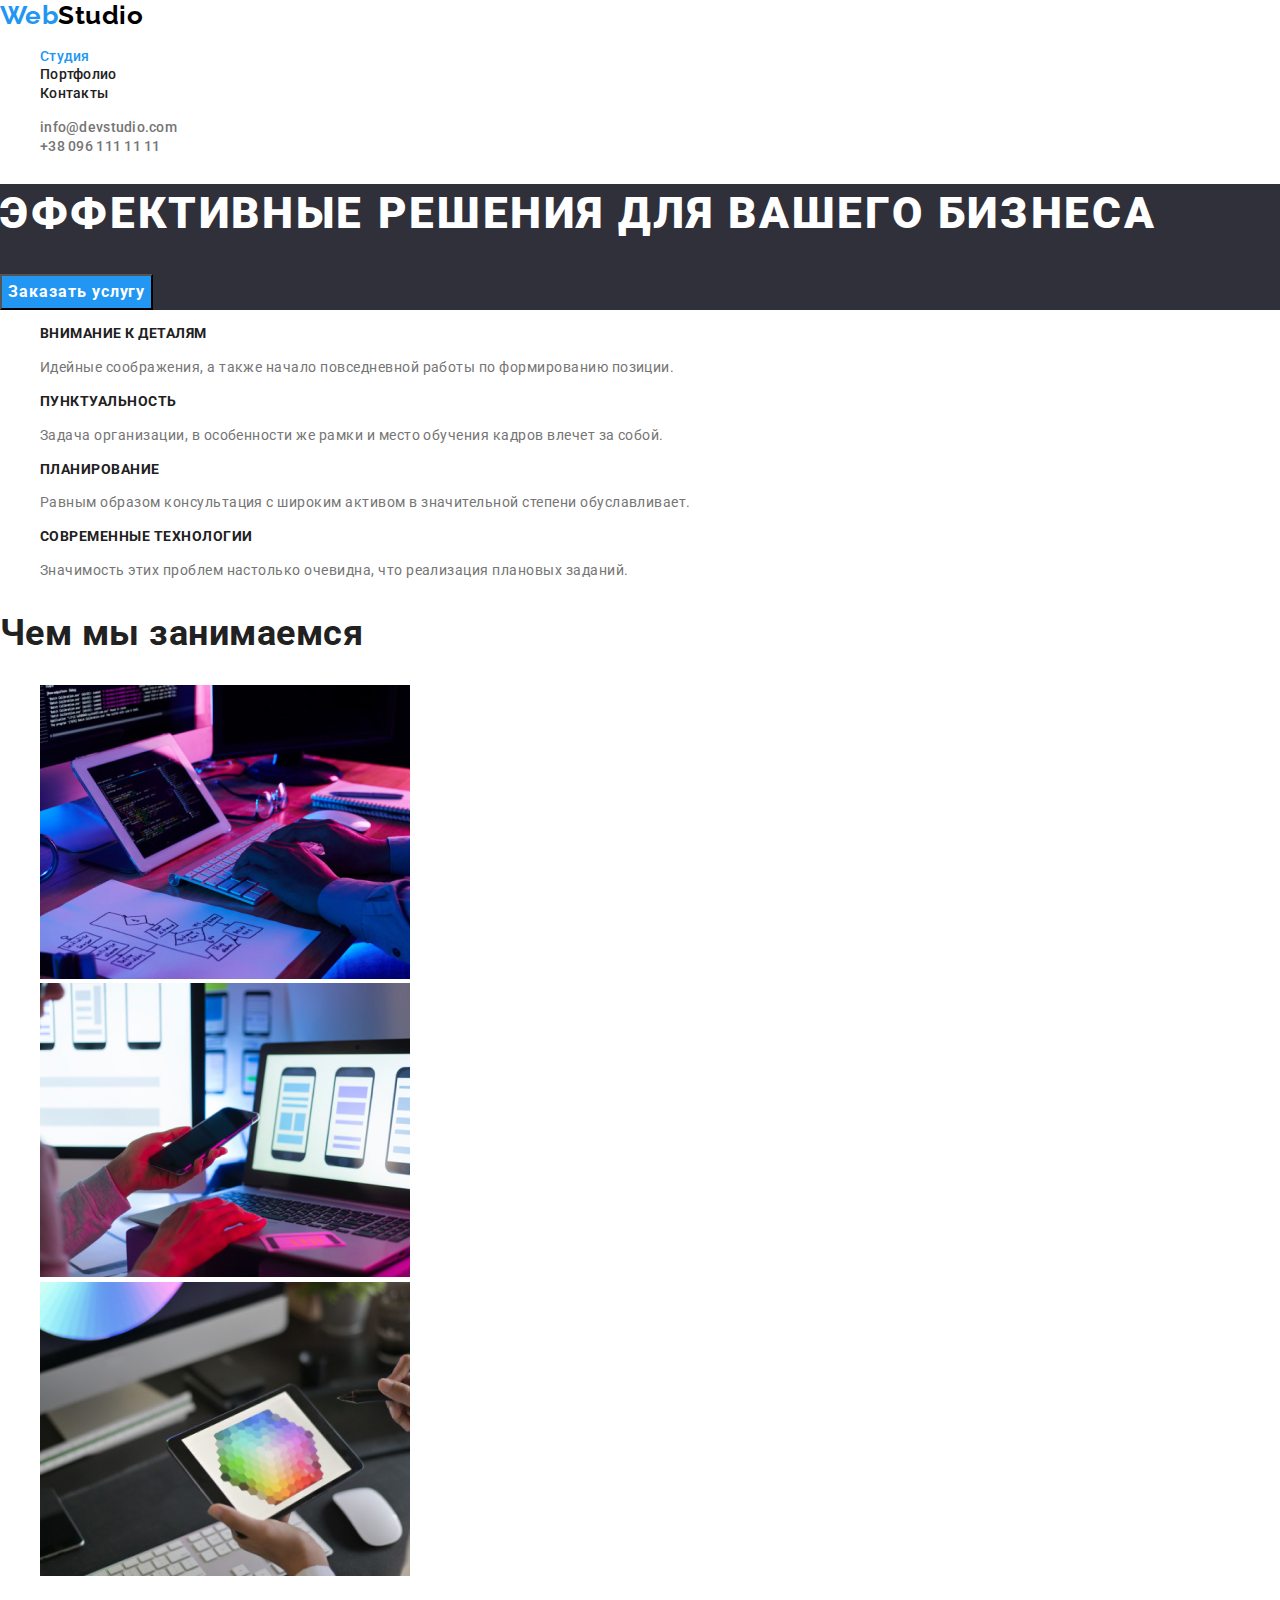
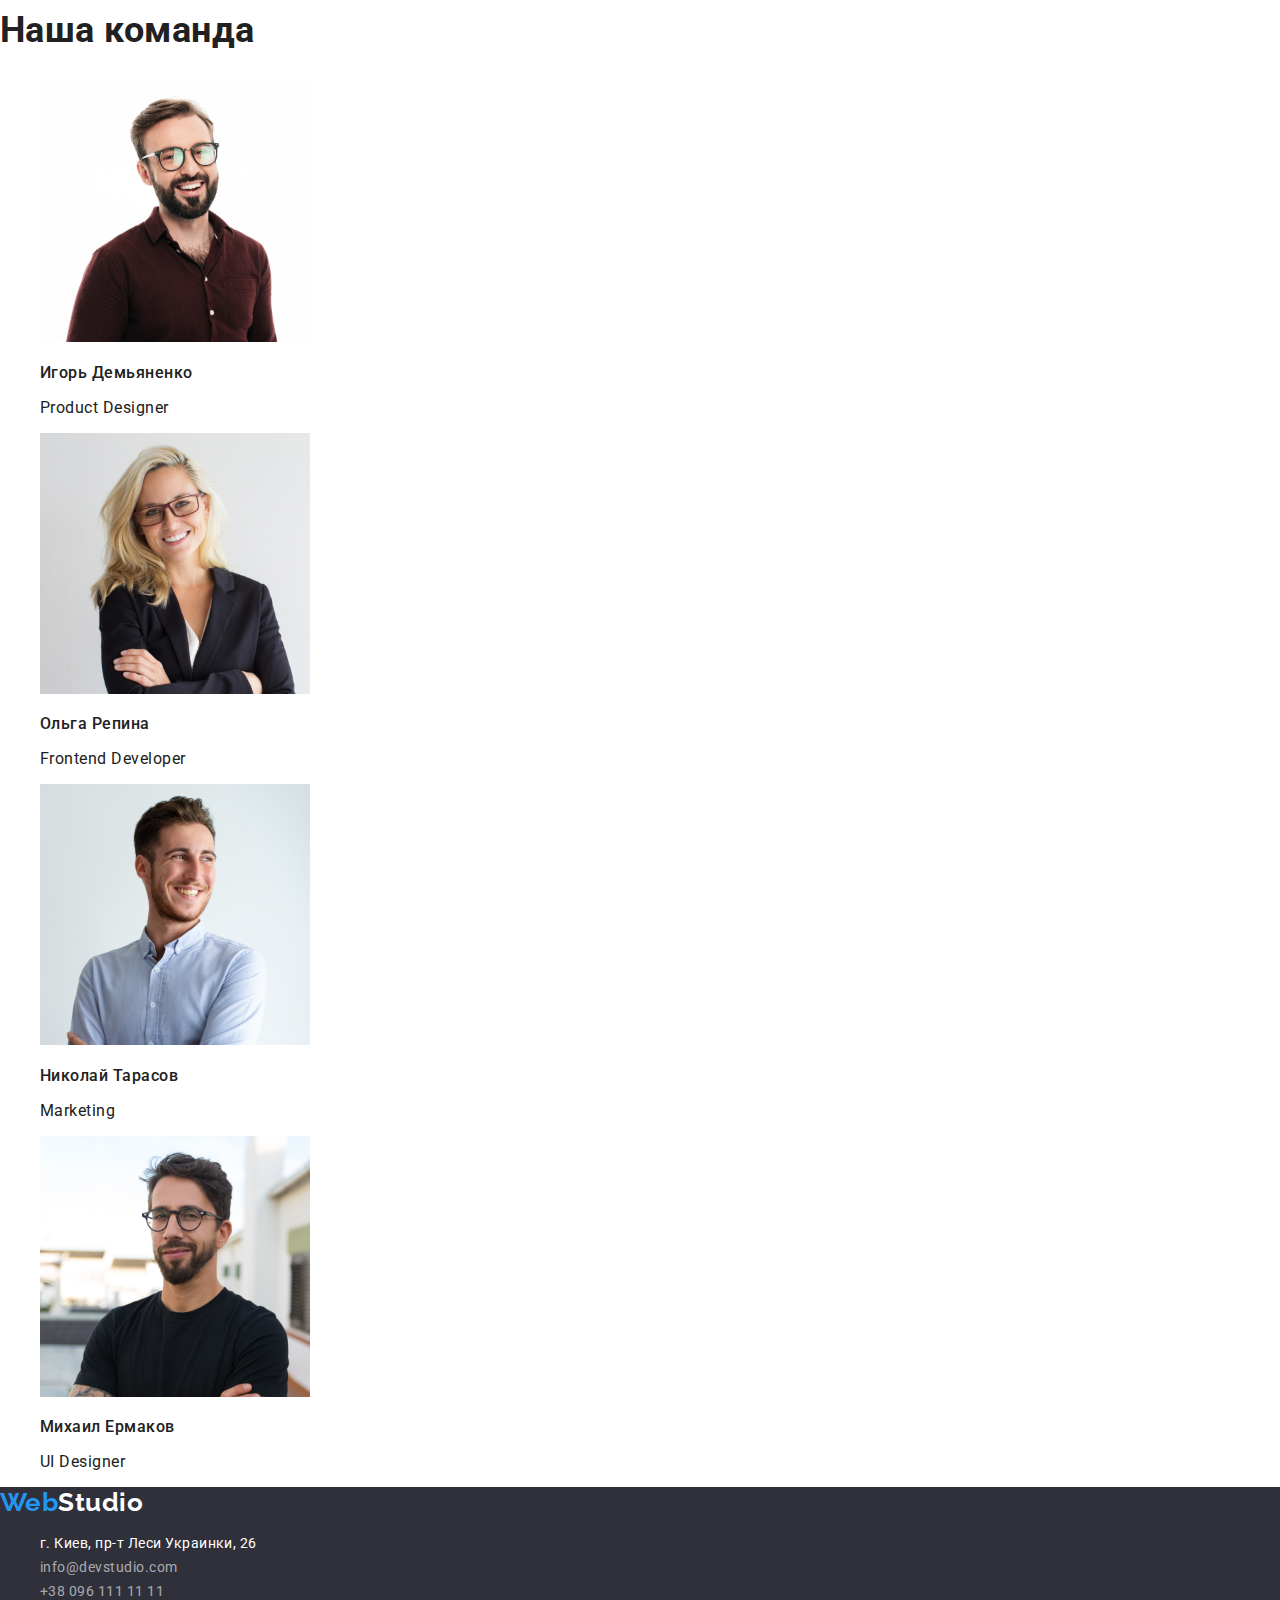
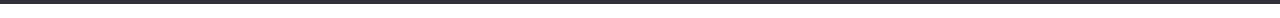
==== index.html @ abcada23 "initial commit adds hw2 materials" ====
<!DOCTYPE html>
<html lang="ru">
  <head>
    <meta charset="UTF-8" />
    <meta name="viewport" content="width=device-width, initial-scale=1.0" />
    <link rel="preconnect" href="https://fonts.gstatic.com">
    <link href="https://fonts.googleapis.com/css2?family=Raleway:wght@700&family=Roboto:wght@400;500;700;900&display=swap" rel="stylesheet"/>
    <link rel="stylesheet" href="https://cdnjs.cloudflare.com/ajax/libs/modern-normalize/1.0.0/modern-normalize.min.css">
    <link rel="stylesheet" href="./css/common.css">
    <link rel="stylesheet" href="./css/main.css">
    <title>Главная</title>
  </head>
  <body>
    <!--Шапка сайта-->
      <header class="header">
        <nav class="site-nav">
          <a class="logo link" href="./index.html" lang="en" aria-label="логотип кампании">Web<span class="header-logo">Studio</span>
          </a>
          <ul class="site-nav list">
            <li>
              <a class="site-nav link current" href="./index.html">Студия</a>
            </li>
            <li>
              <a class="site-nav link" href="./portfolio.html">Портфолио</a>
            </li>
            <li>
              <a class="site-nav link" href="">Контакты</a>
            </li>
          </ul>
        </nav>
        <address>
          <ul class="header-address list">
            <li>
              <a class="header-address link" href="mailto:info@devstudio.com">info@devstudio.com</a>
            </li>
            <li>
              <a class="hader-address link" href="tel:+380961111111">+38 096 111 11 11</a>
            </li>
          </ul>
        </address>
      </header>
      <!--Уникальный контент-->
      <main>
        <!--Герой-->
        <section class="hero">
          <h1 class="hero-title">
            Эффективные решения для вашего бизнеса
          </h1>
          <button class="hero-button" type="button">Заказать услугу</button>
        </section>
        <!--Наши особенности. Логический заголовок h2 потом убрать-->
        <section class="section">
          <h2 class="visually-hidden">Наши особенности</h2>
          <ul class="our-features list">
            <li>
              <h3 class="our-features-headline">
                Внимание к деталям
              </h3>
              <p class="our-features-paragraph">
                Идейные соображения, а также начало повседневной работы по формированию позиции.
              </p>
            </li>
            <li>
              <h3 class="our-features-headline">
                Пунктуальность
              </h3>
              <p class="our-features-paragraph">
                Задача организации, в особенности же рамки и место обучения кадров влечет за собой.
              </p>
            </li>
            <li>
              <h3 class="our-features-headline">
                Планирование
              </h3>
              <p class="our-features-paragraph">
                Равным образом консультация с широким активом в значительной степени обуславливает.
              </p>
            </li>
            <li>
              <h3 class="our-features-headline">
                Современные технологии
              </h3>
              <p class="our-features-paragraph">
                Значимость этих проблем настолько очевидна, что реализация плановых заданий.
              </p>
            </li>
          </ul>
        </section>
        <!--Чем мы занимаеся-->
        <section class="section">
          <h2 class="section-heading">
            Чем мы занимаемся
          </h2>
          <ul class="our-projects list">
            <li class="our-projects-item">
              <img class="our-projects-img" src="./images/what-we-do/what-we-do-1.jpg" alt="человек печатает на клавиатуре" width="370" height="294">
            </li>
            <li class="our-projects-item">
              <img class="our-projects-img" src="./images/what-we-do/what-we-do-2.jpg" alt="человек держит смартфон" width="370" height="294">
            </li>
            <li class="our-projects-item">
              <img class="our-projects-img" src="./images/what-we-do/what-we-do-3.jpg" alt="человек держит планшет" width="370" height="294">
            </li>
          </ul>
        </section>
        <!--Наша команда-->
        <section class="section">
          <h2 class="section-heading">
            Наша команда
          </h2>
          <ul class="our-team list">
            <li class="our-team-item">
              <img class="our-team-img" src="./images/our-team/img.jpg" alt="Первый член команды" width="270" height="261">
              <h3 class="our-team-headline">
                Игорь Демьяненко
              </h3>
              <p class="our-team-paragraph" lang="en">
                Product Designer
              </p>
            </li>
            <li class="our-team-item">
              <img class="our-team-img" src="./images/our-team/img-1.jpg" alt="Второй член команды" width="270" height="261">
              <h3 class="our-team-headline">
                Ольга Репина
              </h3>
              <p class="our-team-paragraph" lang="en">
                Frontend Developer
              </p>
            </li>
            <li class="our-team-item">
              <img class="our-team-img" src="./images/our-team/img-2.jpg" alt="Третий член команды" width="270" height="261">
              <h3 class="our-team-headline">
                Николай Тарасов
              </h3>
              <p class="our-team-paragraph" lang="en">
                Marketing
              </p>
            </li>
            <li class="our-team-item">
              <img class="our-team-img" src="./images/our-team/img-3.jpg" alt="Четвертый член команды" width="270" height="261">
              <h3 class="our-team-headline">
                Михаил Ермаков
              </h3>
              <p class="our-team-paragraph" lang="en">
                UI Designer
              </p>
            </li>
          </ul>
        </section>
      </main>
      <!--Подвал сайта-->
      <footer class="footer">
        <a class="footer logo link" href="./" lang="en" aria-label="логотип кампании">Web<span class="footer-logo">Studio</span>
        </a>
        <address>
          <ul class="footer-address list">
            <li class="footer-address-street">
              <a class="footer-address link" href="https://goo.gl/maps/yxL3MHrEy7Q6VwSg8" target="_blank" rel="noreferrer noopener">г. Киев, пр-т Леси Украинки,
                26</a>
            </li>
            <li class="footer-address-mail">
              <a class="footer-address link" href="mailto:info@devstudio.com">info@devstudio.com</a>
            </li>
            <li class="footer-address-tel">
              <a class="footer-address link" href="tel:+380961111111">+38 096 111 11 11</a>
            </li>
          </ul>
        </address>
      </footer>
  </body>
</html>
---- css/common.css ----
/* primary background colour #FFFFFF
secondary background colour (our team section) #F5F4FA
hero and footer background colour #2F303A
accent #2196F3
logo black colour #000000
primary black colour #212121
secondary black colour (grey header and paragraphs) #757575
primary white colour #FFFFFF
footer white colour rgba(255, 255, 255, 0.6) */

:root {
  --primary-black-color: #212121;
  --secondary-black-color: #757575;
  --primary-white-color: #ffffff;
  --secondary-background-color: #f5f4fa;
  --hero-and-footer-background-color: #2f303a;
  --accent-color: #2196f3;
}

/* body */
body {
  background-color: var(--primary-white-color);
  color: var(--primary-black-color);
  font-family: Roboto, sans-serif;
  letter-spacing: 0.03em;
}

/* ul */
.list {
  list-style: none;
}

/* a */
.link {
  text-decoration: none;
  font-style: normal;
}

/* site-nav */
.site-nav.list .link {
  color: var(--primary-black-color);
  font-weight: 500;
  font-size: 14px;
  line-height: 1.14;
  letter-spacing: 0.02em;
}
.site-nav.list .link:hover,
.site-nav.list .link:focus {
  color: var(--accent-color);
}
.site-nav.list .link.current {
  color: var(--accent-color);
}

/* logo, header and footer logo */
.logo {
  font-family: Raleway, sans-serif;
  font-weight: 700;
  font-size: 26px;
  line-height: 1.19;
}
.site-nav > .link {
  color: var(--accent-color);
}
.header-logo {
  color: #000000;
}
/* footer logo */
.footer-logo {
  color: var(--primary-white-color);
}

/* header-address list */
.header-address .link {
  color: var(--secondary-black-color);
  font-weight: 500;
  font-size: 14px;
  line-height: 1.14;
  letter-spacing: 0.02em;
}
.header-address .link:hover,
.header-address .link:focus {
  color: var(--accent-color);
}

/* footer. footer background is temporarily set */
footer {
  background-color: var(--hero-and-footer-background-color);
}
.footer .footer.link {
  color: var(--accent-color);
}
.footer-address-street .footer-address.link {
  color: var(--primary-white-color);
}
.footer-address.link {
  color: rgba(255, 255, 255, 0.6);
}
.footer-address.link:hover {
  color: var(--accent-color);
}
.footer-address.list {
  font-size: 14px;
  line-height: 1.71;
}

/* visually hidden */
.visually-hidden {
  position: absolute;
  width: 1px;
  height: 1px;
  margin: -1px;
  border: 0;
  padding: 0;
  white-space: nowrap;
  clip-path: inset(100%);
  clip: rect(0 0 0 0);
  overflow: hidden;
}

/* button */
button {
  letter-spacing: 0.03em;
}
---- css/main.css ----
/* pallete the same. 
Do not forget about our-team section background color - secondary background-color #F5F4FA */

/* :root {
  --primary-black-color: #212121;
  --secondary-black-color: #757575;
  --primary-white-color: #ffffff;
  --secondary-background-color: #f5f4fa;
  --hero-and-footer-background-color: #2f303a;
  --accent-color: #2196f3;
} */

/* hero. background is temporarily set */
.hero {
  background-color: var(--hero-and-footer-background-color);
}
.hero-title {
  color: var(--primary-white-color);
  font-weight: 900;
  font-size: 44px;
  line-height: 1.36;
  letter-spacing: 0.06em;
  text-transform: uppercase;
}

/* hero-button */
.hero-button {
  background-color: var(--accent-color);
  color: var(--primary-white-color);
  font-family: Roboto;
  font-style: normal;
  font-weight: 700;
  font-size: 16px;
  line-height: 1.88;
  letter-spacing: 0.06em;
}
/* our-features section headline */
.our-features-headline {
  font-weight: 700;
  font-size: 14px;
  line-height: 1.14;
  text-transform: uppercase;
}

/* our-features section paragraph */
.our-features-paragraph {
  color: var(--secondary-black-color);
  font-size: 14px;
  line-height: 1.71;
}
/* our-team section paragraph */
.our-team-paragraph {
  font-size: 16px;
  line-height: 1.19;
}
/* our-projects and our-team section heading */
.section-heading {
  font-weight: 700;
  font-size: 36px;
  line-height: 1.16;
}

/* our-team-headline */
.our-team-headline {
  font-weight: 500;
  font-size: 16px;
  line-height: 1.19;
}
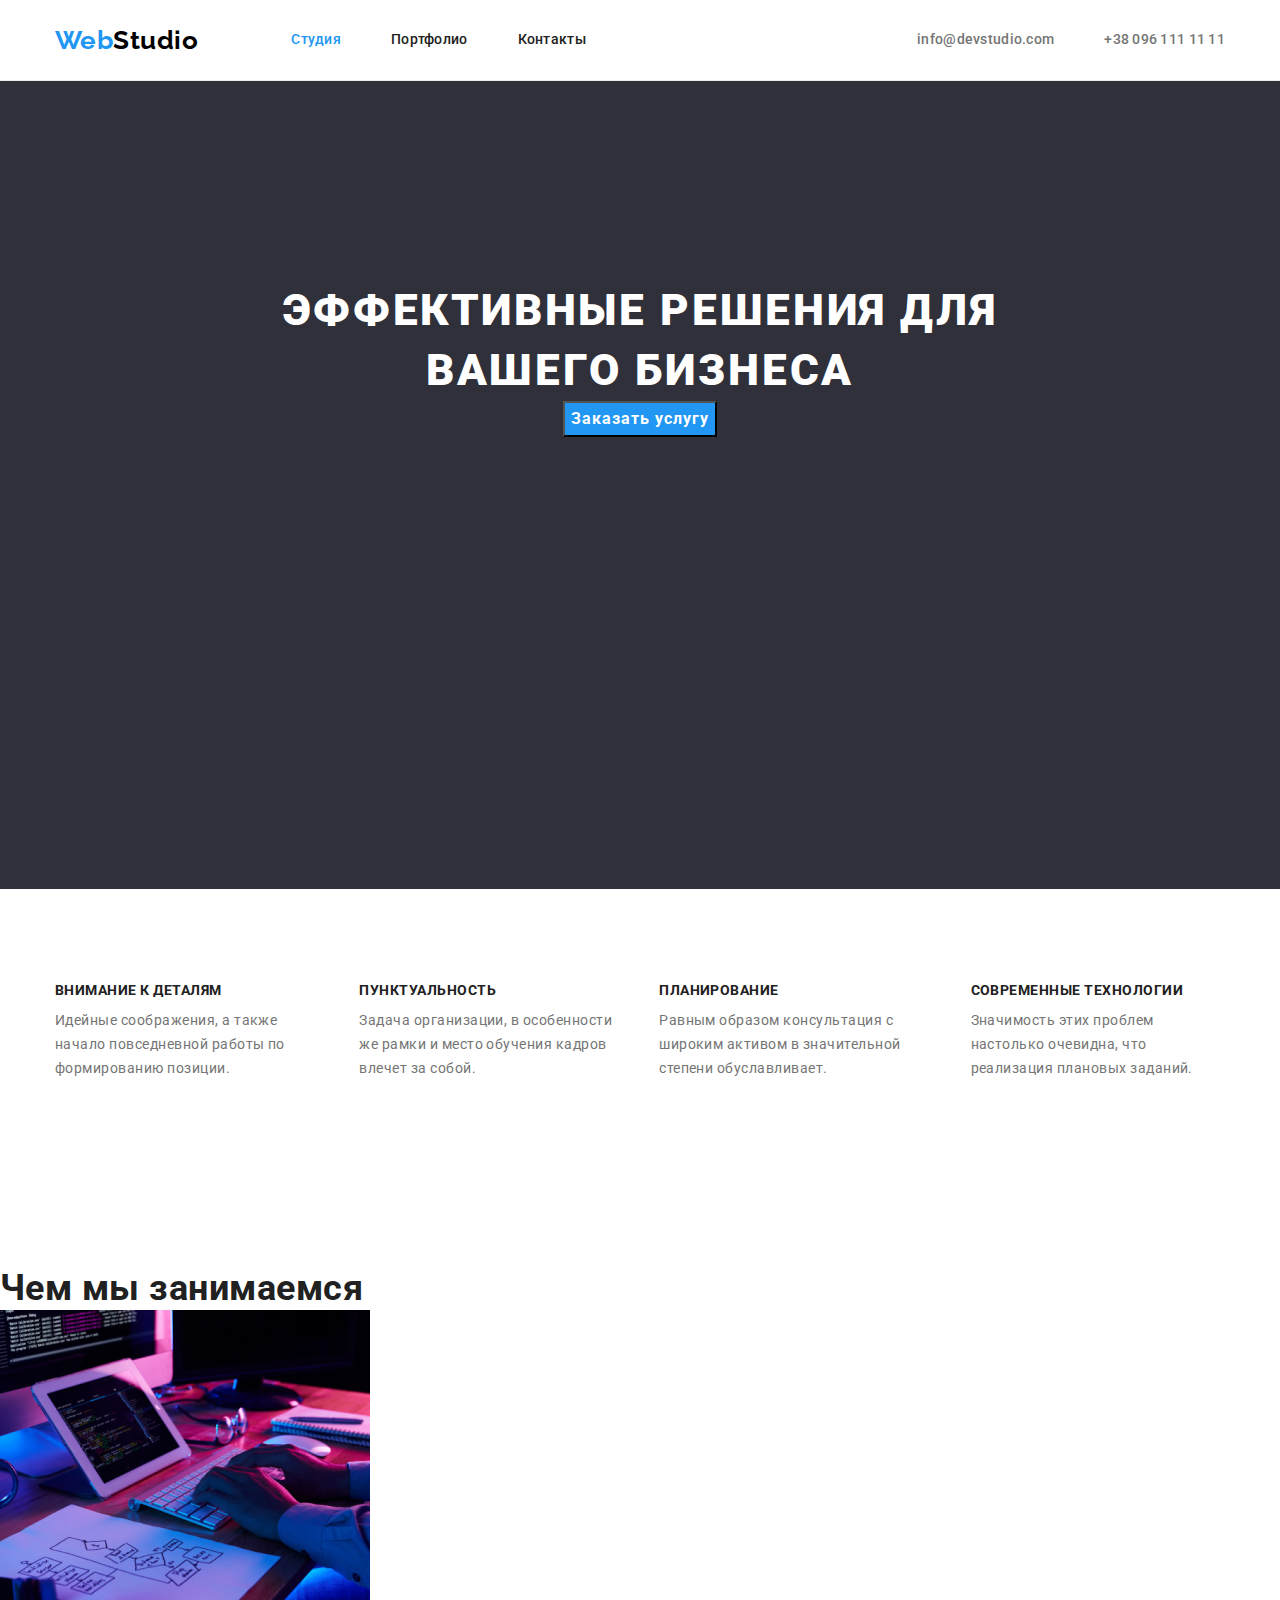
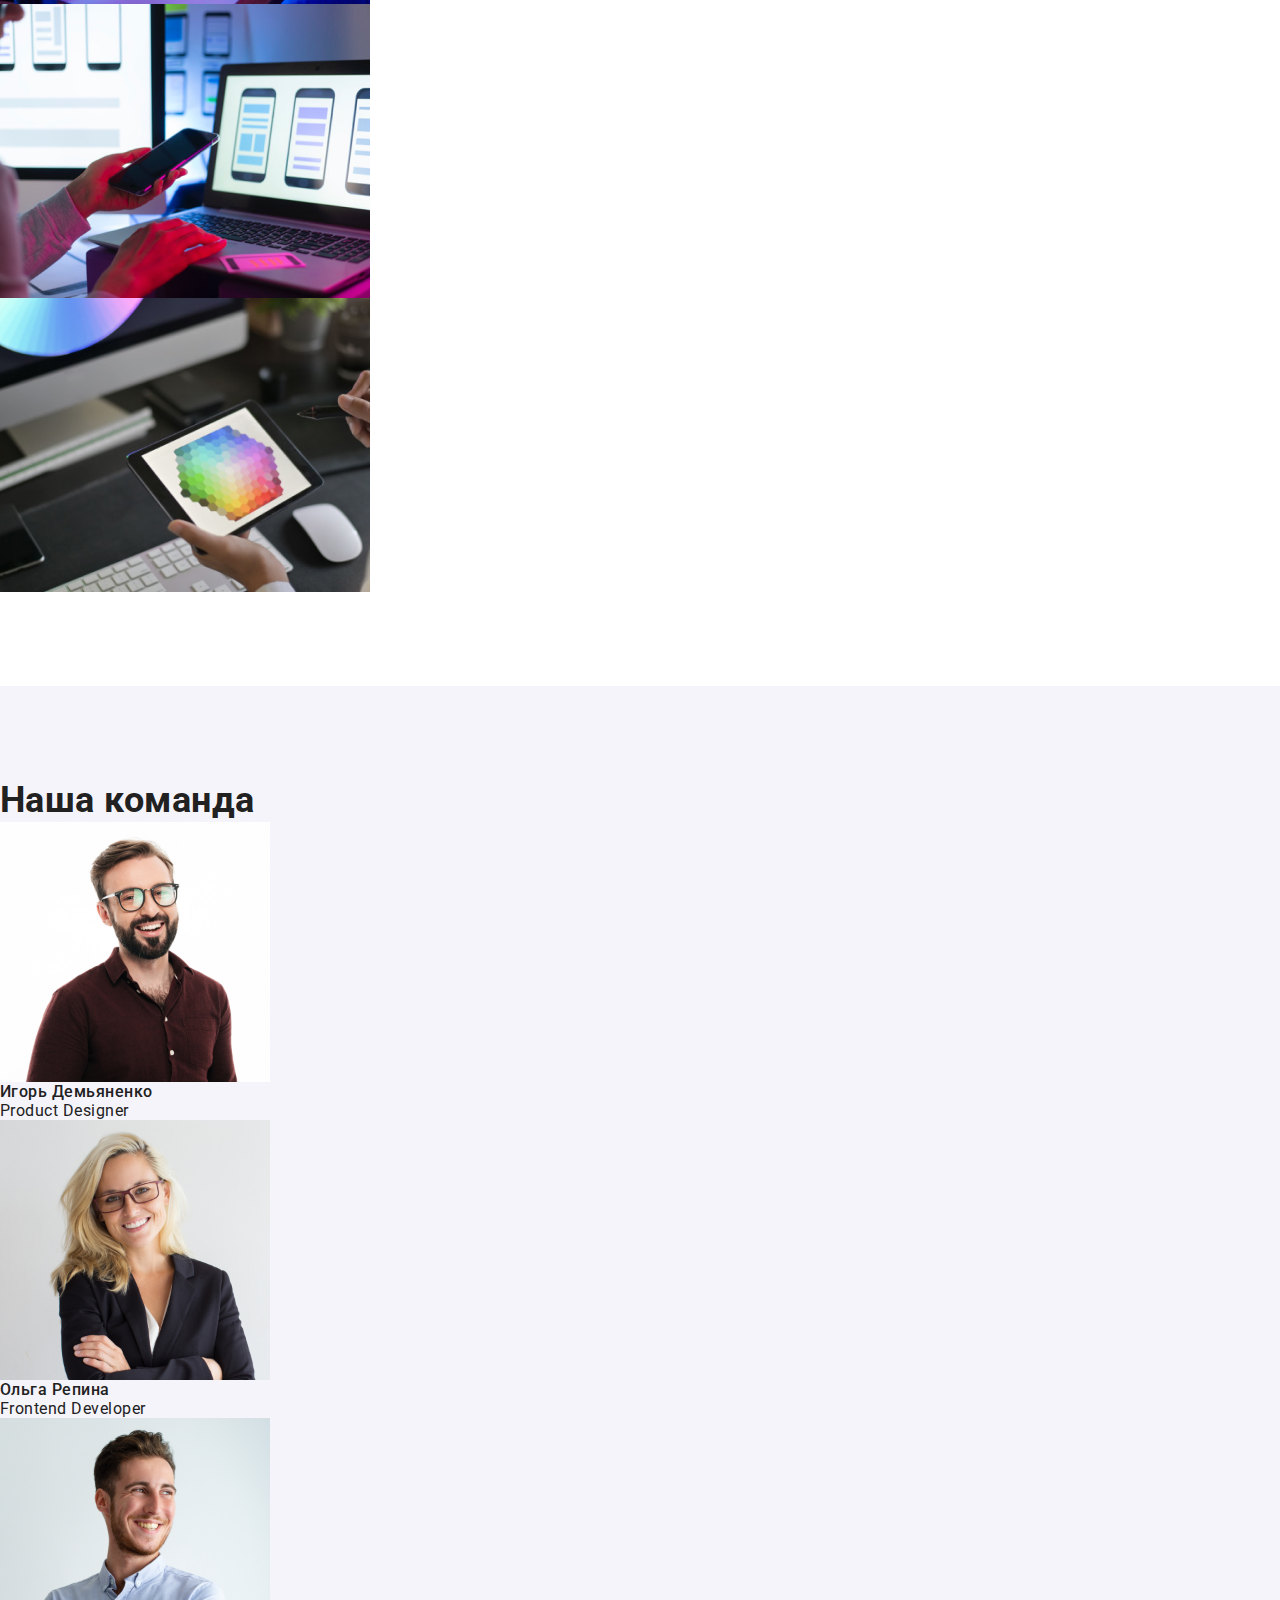
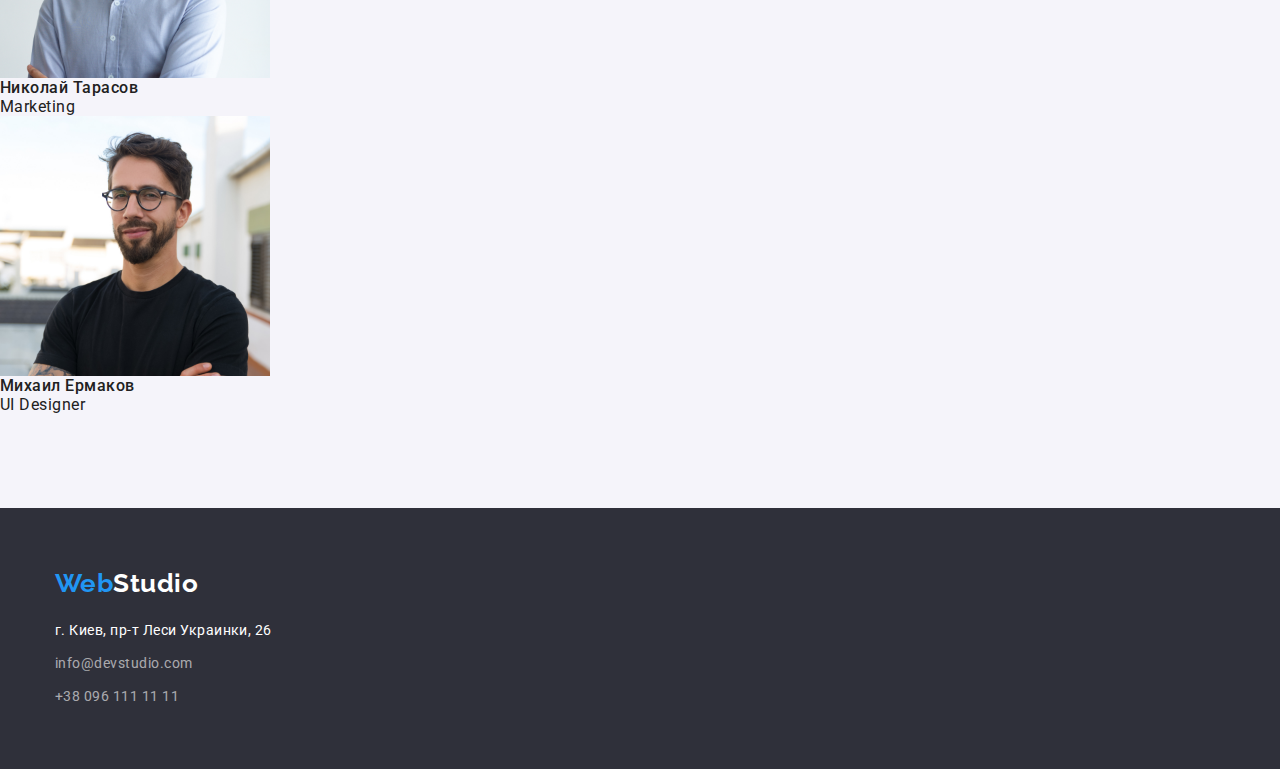
==== commit 9bf08f43: "completes common.css and corrects index and portfolio.html" ====
--- a/index.html
+++ b/index.html
@@ -3,9 +3,9 @@
   <head>
     <meta charset="UTF-8" />
     <meta name="viewport" content="width=device-width, initial-scale=1.0" />
+    <link rel="stylesheet" href="https://cdnjs.cloudflare.com/ajax/libs/modern-normalize/1.0.0/modern-normalize.min.css">
     <link rel="preconnect" href="https://fonts.gstatic.com">
     <link href="https://fonts.googleapis.com/css2?family=Raleway:wght@700&family=Roboto:wght@400;500;700;900&display=swap" rel="stylesheet"/>
-    <link rel="stylesheet" href="https://cdnjs.cloudflare.com/ajax/libs/modern-normalize/1.0.0/modern-normalize.min.css">
     <link rel="stylesheet" href="./css/common.css">
     <link rel="stylesheet" href="./css/main.css">
     <title>Главная</title>
@@ -13,31 +13,34 @@
   <body>
     <!--Шапка сайта-->
       <header class="header">
-        <nav class="site-nav">
-          <a class="logo link" href="./index.html" lang="en" aria-label="логотип кампании">Web<span class="header-logo">Studio</span>
+        <div class="container">
+          <nav class="site-nav">
+          <a class="logo link" href="./index.html" lang="en" aria-label="логотип кампании">Web<span
+              class="header-logo">Studio</span>
           </a>
           <ul class="site-nav list">
-            <li>
+            <li class="site-nav-item">
               <a class="site-nav link current" href="./index.html">Студия</a>
             </li>
-            <li>
+            <li class="site-nav-item">
               <a class="site-nav link" href="./portfolio.html">Портфолио</a>
             </li>
-            <li>
+            <li class="site-nav-item">
               <a class="site-nav link" href="">Контакты</a>
             </li>
           </ul>
-        </nav>
-        <address>
+          </nav>
+          <address class="header-address">
           <ul class="header-address list">
-            <li>
+            <li class="header-address-item">
               <a class="header-address link" href="mailto:info@devstudio.com">info@devstudio.com</a>
             </li>
-            <li>
-              <a class="hader-address link" href="tel:+380961111111">+38 096 111 11 11</a>
+            <li class="header-address-item">
+              <a class="header-address link" href="tel:+380961111111">+38 096 111 11 11</a>
             </li>
           </ul>
-        </address>
+          </address>
+        </div>
       </header>
       <!--Уникальный контент-->
       <main>
@@ -49,42 +52,44 @@
           <button class="hero-button" type="button">Заказать услугу</button>
         </section>
         <!--Наши особенности. Логический заголовок h2 потом убрать-->
-        <section class="section">
-          <h2 class="visually-hidden">Наши особенности</h2>
-          <ul class="our-features list">
-            <li>
-              <h3 class="our-features-headline">
-                Внимание к деталям
-              </h3>
-              <p class="our-features-paragraph">
-                Идейные соображения, а также начало повседневной работы по формированию позиции.
-              </p>
-            </li>
-            <li>
-              <h3 class="our-features-headline">
-                Пунктуальность
-              </h3>
-              <p class="our-features-paragraph">
-                Задача организации, в особенности же рамки и место обучения кадров влечет за собой.
-              </p>
-            </li>
-            <li>
-              <h3 class="our-features-headline">
-                Планирование
-              </h3>
-              <p class="our-features-paragraph">
-                Равным образом консультация с широким активом в значительной степени обуславливает.
-              </p>
-            </li>
-            <li>
-              <h3 class="our-features-headline">
-                Современные технологии
-              </h3>
-              <p class="our-features-paragraph">
-                Значимость этих проблем настолько очевидна, что реализация плановых заданий.
-              </p>
-            </li>
-          </ul>
+        <section class="our-features section">
+          <div class="container">
+            <h2 class="visually-hidden">Наши особенности</h2>
+            <ul class="our-features list">
+              <li class="our-features-item">
+                <h3 class="our-features-headline">
+                  Внимание к деталям
+                </h3>
+                <p class="our-features-paragraph">
+                  Идейные соображения, а также начало повседневной работы по формированию позиции.
+                </p>
+              </li>
+              <li class="our-features-item">
+                <h3 class="our-features-headline">
+                  Пунктуальность
+                </h3>
+                <p class="our-features-paragraph">
+                  Задача организации, в особенности же рамки и место обучения кадров влечет за собой.
+                </p>
+              </li>
+              <li class="our-features-item">
+                <h3 class="our-features-headline">
+                  Планирование
+                </h3>
+                <p class="our-features-paragraph">
+                  Равным образом консультация с широким активом в значительной степени обуславливает.
+                </p>
+              </li>
+              <li class="our-features-item">
+                <h3 class="our-features-headline">
+                  Современные технологии
+                </h3>
+                <p class="our-features-paragraph">
+                  Значимость этих проблем настолько очевидна, что реализация плановых заданий.
+                </p>
+              </li>
+            </ul>
+          </div>
         </section>
         <!--Чем мы занимаеся-->
         <section class="section">
@@ -93,24 +98,24 @@
           </h2>
           <ul class="our-projects list">
             <li class="our-projects-item">
-              <img class="our-projects-img" src="./images/what-we-do/what-we-do-1.jpg" alt="человек печатает на клавиатуре" width="370" height="294">
+              <img class="our-projects img-responsive" src="./images/what-we-do/what-we-do-1.jpg" alt="человек печатает на клавиатуре" width="370" height="294">
             </li>
             <li class="our-projects-item">
-              <img class="our-projects-img" src="./images/what-we-do/what-we-do-2.jpg" alt="человек держит смартфон" width="370" height="294">
+              <img class="our-projects img-responsive" src="./images/what-we-do/what-we-do-2.jpg" alt="человек держит смартфон" width="370" height="294">
             </li>
             <li class="our-projects-item">
-              <img class="our-projects-img" src="./images/what-we-do/what-we-do-3.jpg" alt="человек держит планшет" width="370" height="294">
+              <img class="our-projects img-responsive" src="./images/what-we-do/what-we-do-3.jpg" alt="человек держит планшет" width="370" height="294">
             </li>
           </ul>
         </section>
         <!--Наша команда-->
-        <section class="section">
+        <section class="our-team section">
           <h2 class="section-heading">
             Наша команда
           </h2>
           <ul class="our-team list">
             <li class="our-team-item">
-              <img class="our-team-img" src="./images/our-team/img.jpg" alt="Первый член команды" width="270" height="261">
+              <img class="our-team img-responsive" src="./images/our-team/img.jpg" alt="Первый член команды" width="270" height="261">
               <h3 class="our-team-headline">
                 Игорь Демьяненко
               </h3>
@@ -119,7 +124,7 @@
               </p>
             </li>
             <li class="our-team-item">
-              <img class="our-team-img" src="./images/our-team/img-1.jpg" alt="Второй член команды" width="270" height="261">
+              <img class="our-team img-responsive" src="./images/our-team/img-1.jpg" alt="Второй член команды" width="270" height="261">
               <h3 class="our-team-headline">
                 Ольга Репина
               </h3>
@@ -128,7 +133,7 @@
               </p>
             </li>
             <li class="our-team-item">
-              <img class="our-team-img" src="./images/our-team/img-2.jpg" alt="Третий член команды" width="270" height="261">
+              <img class="our-team img-responsive" src="./images/our-team/img-2.jpg" alt="Третий член команды" width="270" height="261">
               <h3 class="our-team-headline">
                 Николай Тарасов
               </h3>
@@ -137,7 +142,7 @@
               </p>
             </li>
             <li class="our-team-item">
-              <img class="our-team-img" src="./images/our-team/img-3.jpg" alt="Четвертый член команды" width="270" height="261">
+              <img class="our-team img-responsive" src="./images/our-team/img-3.jpg" alt="Четвертый член команды" width="270" height="261">
               <h3 class="our-team-headline">
                 Михаил Ермаков
               </h3>
@@ -149,23 +154,26 @@
         </section>
       </main>
       <!--Подвал сайта-->
-      <footer class="footer">
-        <a class="footer logo link" href="./" lang="en" aria-label="логотип кампании">Web<span class="footer-logo">Studio</span>
-        </a>
-        <address>
-          <ul class="footer-address list">
-            <li class="footer-address-street">
-              <a class="footer-address link" href="https://goo.gl/maps/yxL3MHrEy7Q6VwSg8" target="_blank" rel="noreferrer noopener">г. Киев, пр-т Леси Украинки,
-                26</a>
-            </li>
-            <li class="footer-address-mail">
-              <a class="footer-address link" href="mailto:info@devstudio.com">info@devstudio.com</a>
-            </li>
-            <li class="footer-address-tel">
-              <a class="footer-address link" href="tel:+380961111111">+38 096 111 11 11</a>
-            </li>
-          </ul>
-        </address>
+      <footer>
+        <div class="container">
+          <a class="logo link" href="./" lang="en" aria-label="логотип кампании">Web<span class="footer-logo">Studio</span>
+          </a>
+          <address>
+            <ul class="footer list">
+              <li class="footer-item">
+                <a class="footer-item street link" href="https://goo.gl/maps/yxL3MHrEy7Q6VwSg8" target="_blank"
+                  rel="noreferrer noopener">г. Киев, пр-т Леси Украинки,
+                  26</a>
+              </li>
+              <li class="footer-item">
+                <a class="footer-item link" href="mailto:info@devstudio.com">info@devstudio.com</a>
+              </li>
+              <li class="footer-item">
+                <a class="footer-item link" href="tel:+380961111111">+38 096 111 11 11</a>
+              </li>
+            </ul>
+          </address>
+        </div>
       </footer>
   </body>
 </html>--- a/css/common.css
+++ b/css/common.css
@@ -6,7 +6,8 @@
 primary black colour #212121
 secondary black colour (grey header and paragraphs) #757575
 primary white colour #FFFFFF
-footer white colour rgba(255, 255, 255, 0.6) */
+footer white colour rgba(255, 255, 255, 0.6) 
+header border color #ECECEC*/
 
 :root {
   --primary-black-color: #212121;
@@ -15,6 +16,8 @@
   --secondary-background-color: #f5f4fa;
   --hero-and-footer-background-color: #2f303a;
   --accent-color: #2196f3;
+  --header-border-color: #ececec;
+  --footer-white-color: rgba(255, 255, 255, 0.6);
 }
 
 /* body */
@@ -24,18 +27,55 @@
   font-family: Roboto, sans-serif;
   letter-spacing: 0.03em;
 }
-
+/* h */
+h1,
+h2,
+h3,
+h4,
+h5,
+h6 {
+  margin: 0;
+}
+/* p */
+p {
+  margin: 0;
+}
 /* ul */
 .list {
   list-style: none;
+  margin: 0;
+  padding: 0;
 }
-
 /* a */
 .link {
   text-decoration: none;
   font-style: normal;
 }
+/* img */
+.img-responsive {
+  display: block;
+  height: auto;
+  max-width: 100%;
+}
+/* visually hidden */
+.visually-hidden {
+  position: absolute;
+  width: 1px;
+  height: 1px;
+  margin: -1px;
+  border: 0;
+  padding: 0;
+  white-space: nowrap;
+  clip-path: inset(100%);
+  clip: rect(0 0 0 0);
+  overflow: hidden;
+}
 
+/* header 
+border bottom is temporarily set*/
+.header {
+  border-bottom: var(--header-border-color) 1px solid;
+}
 /* site-nav */
 .site-nav.list .link {
   color: var(--primary-black-color);
@@ -51,8 +91,39 @@
 .site-nav.list .link.current {
   color: var(--accent-color);
 }
+/* flex header */
+.container {
+  width: 1200px;
+  padding: 0px 15px;
+  margin: 0 auto;
+}
+.header .container,
+.site-nav,
+.header-address {
+  display: flex;
+  align-items: center;
+}
+.site-nav .logo {
+  margin-right: 93px;
+}
 
-/* logo, header and footer logo */
+.site-nav-item:not(:last-child) {
+  margin-right: 50px;
+}
+.header-address-item:not(:last-child) {
+  margin-right: 50px;
+}
+
+.site-nav.link,
+.header-address.link {
+  padding-top: 32px;
+  padding-bottom: 32px;
+}
+.header-address {
+  margin-left: auto;
+}
+
+/* logo */
 .logo {
   font-family: Raleway, sans-serif;
   font-weight: 700;
@@ -69,7 +140,6 @@
 .footer-logo {
   color: var(--primary-white-color);
 }
-
 /* header-address list */
 .header-address .link {
   color: var(--secondary-black-color);
@@ -86,39 +156,33 @@
 /* footer. footer background is temporarily set */
 footer {
   background-color: var(--hero-and-footer-background-color);
+  padding: 60px 0px;
 }
-.footer .footer.link {
+footer .logo.link {
+  color: var(--accent-color);
+  display: block;
+  margin-bottom: 20px;
+}
+.footer-item {
+  color: var(--footer-white-color);
+}
+.footer-item:not(:last-child) {
+  margin-bottom: 9px;
+}
+.footer-item.street.link {
+  color: var(--primary-white-color);
+}
+.footer-item.link:hover {
   color: var(--accent-color);
 }
-.footer-address-street .footer-address.link {
-  color: var(--primary-white-color);
-}
-.footer-address.link {
-  color: rgba(255, 255, 255, 0.6);
-}
-.footer-address.link:hover {
-  color: var(--accent-color);
-}
-.footer-address.list {
+.footer-item.link {
   font-size: 14px;
   line-height: 1.71;
 }
-
-/* visually hidden */
-.visually-hidden {
-  position: absolute;
-  width: 1px;
-  height: 1px;
-  margin: -1px;
-  border: 0;
-  padding: 0;
-  white-space: nowrap;
-  clip-path: inset(100%);
-  clip: rect(0 0 0 0);
-  overflow: hidden;
-}
-
 /* button */
 button {
   letter-spacing: 0.03em;
 }
+.section {
+  padding: 94px 0px;
+}
--- a/css/main.css
+++ b/css/main.css
@@ -10,9 +10,14 @@
   --accent-color: #2196f3;
 } */
 
-/* hero. background is temporarily set */
+/* hero. background and padding are temporarily set */
 .hero {
   background-color: var(--hero-and-footer-background-color);
+  text-align: center;
+  padding: 200px 280px 452px;
+}
+.our-team.section {
+  background-color: var(--secondary-background-color);
 }
 .hero-title {
   color: var(--primary-white-color);
@@ -22,12 +27,11 @@
   letter-spacing: 0.06em;
   text-transform: uppercase;
 }
-
 /* hero-button */
 .hero-button {
   background-color: var(--accent-color);
   color: var(--primary-white-color);
-  font-family: Roboto;
+  font-family: Roboto, sans-serif;
   font-style: normal;
   font-weight: 700;
   font-size: 16px;
@@ -40,6 +44,7 @@
   font-size: 14px;
   line-height: 1.14;
   text-transform: uppercase;
+  margin-bottom: 10px;
 }
 
 /* our-features section paragraph */
@@ -47,6 +52,16 @@
   color: var(--secondary-black-color);
   font-size: 14px;
   line-height: 1.71;
+}
+/* our-features container */
+.our-features {
+  display: flex;
+}
+.our-features-item {
+  width: calc((100%-90px) / 4);
+}
+.our-features-item:not(:last-child) {
+  margin-right: 30px;
 }
 /* our-team section paragraph */
 .our-team-paragraph {
@@ -59,7 +74,6 @@
   font-size: 36px;
   line-height: 1.16;
 }
-
 /* our-team-headline */
 .our-team-headline {
   font-weight: 500;
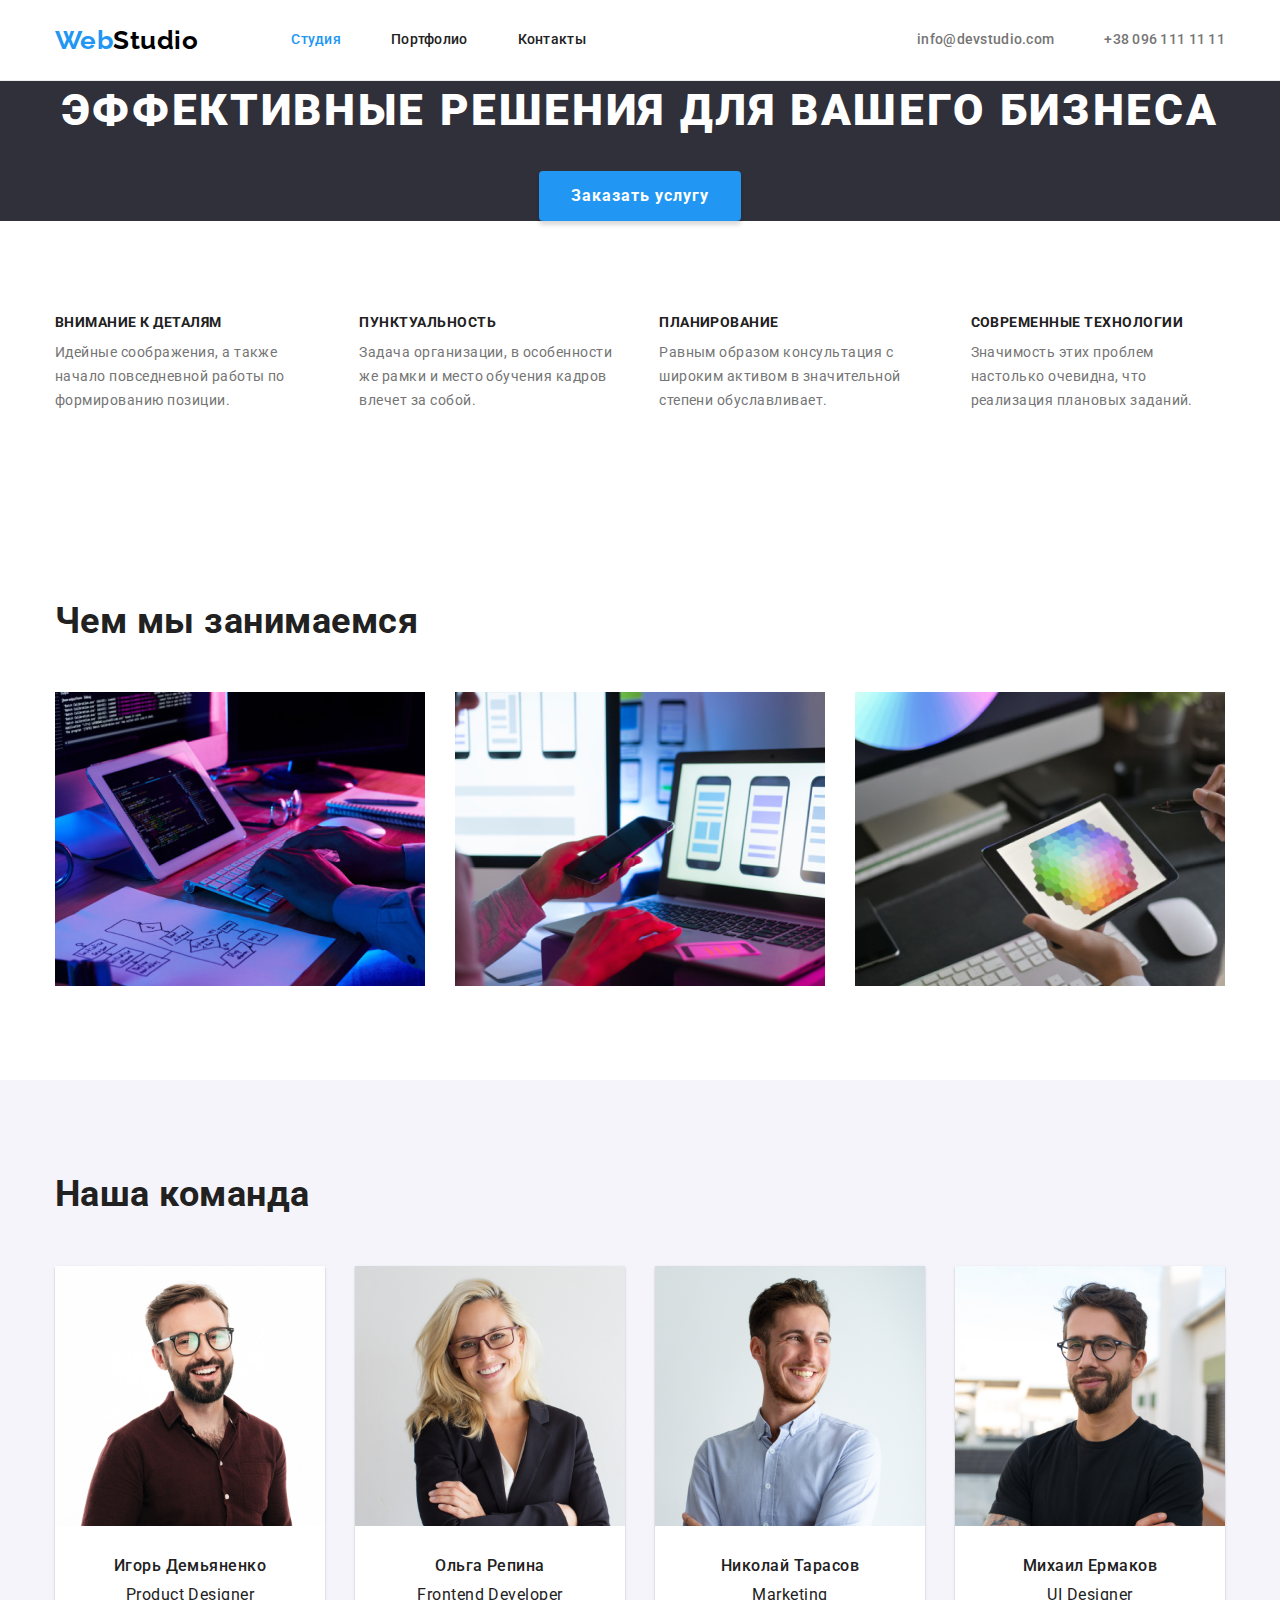
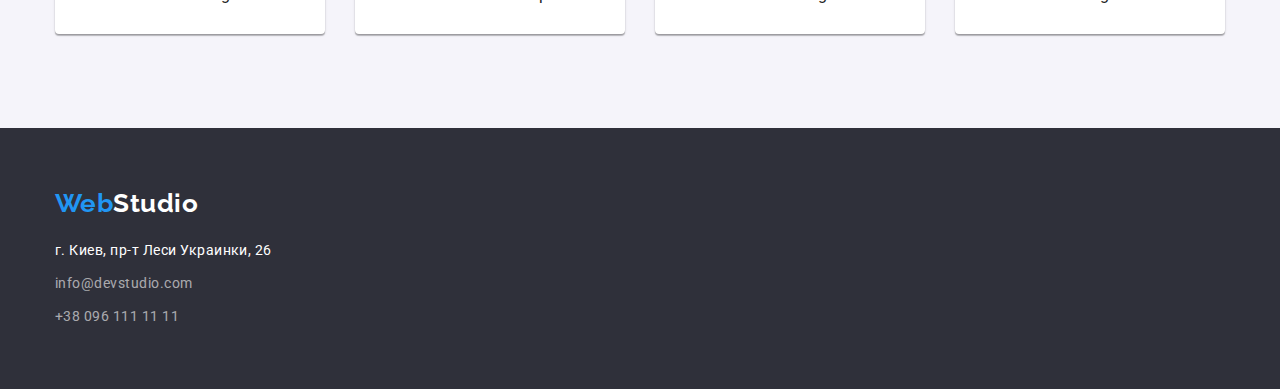
==== commit cfbce4e7: "adds portfolio-item border color to common css, adds formatting to hero-button, our-team and our-pro" ====
--- a/index.html
+++ b/index.html
@@ -47,7 +47,7 @@
         <!--Герой-->
         <section class="hero">
           <h1 class="hero-title">
-            Эффективные решения для вашего бизнеса
+              Эффективные решения для вашего бизнеса
           </h1>
           <button class="hero-button" type="button">Заказать услугу</button>
         </section>
@@ -93,64 +93,75 @@
         </section>
         <!--Чем мы занимаеся-->
         <section class="section">
-          <h2 class="section-heading">
-            Чем мы занимаемся
-          </h2>
-          <ul class="our-projects list">
-            <li class="our-projects-item">
-              <img class="our-projects img-responsive" src="./images/what-we-do/what-we-do-1.jpg" alt="человек печатает на клавиатуре" width="370" height="294">
-            </li>
-            <li class="our-projects-item">
-              <img class="our-projects img-responsive" src="./images/what-we-do/what-we-do-2.jpg" alt="человек держит смартфон" width="370" height="294">
-            </li>
-            <li class="our-projects-item">
-              <img class="our-projects img-responsive" src="./images/what-we-do/what-we-do-3.jpg" alt="человек держит планшет" width="370" height="294">
-            </li>
-          </ul>
+          <div class="container">
+            <h2 class="section-heading">
+              Чем мы занимаемся
+            </h2>
+            <ul class="our-projects list">
+              <li class="our-projects-item">
+                <img class="our-projects img-responsive" src="./images/what-we-do/what-we-do-1.jpg"
+                  alt="человек печатает на клавиатуре" width="370" height="294">
+              </li>
+              <li class="our-projects-item">
+                <img class="our-projects img-responsive" src="./images/what-we-do/what-we-do-2.jpg" alt="человек держит смартфон"
+                  width="370" height="294">
+              </li>
+              <li class="our-projects-item">
+                <img class="our-projects img-responsive" src="./images/what-we-do/what-we-do-3.jpg" alt="человек держит планшет"
+                  width="370" height="294">
+              </li>
+            </ul>
+          </div>
         </section>
         <!--Наша команда-->
         <section class="our-team section">
-          <h2 class="section-heading">
-            Наша команда
-          </h2>
-          <ul class="our-team list">
-            <li class="our-team-item">
-              <img class="our-team img-responsive" src="./images/our-team/img.jpg" alt="Первый член команды" width="270" height="261">
-              <h3 class="our-team-headline">
-                Игорь Демьяненко
-              </h3>
-              <p class="our-team-paragraph" lang="en">
-                Product Designer
-              </p>
-            </li>
-            <li class="our-team-item">
-              <img class="our-team img-responsive" src="./images/our-team/img-1.jpg" alt="Второй член команды" width="270" height="261">
-              <h3 class="our-team-headline">
-                Ольга Репина
-              </h3>
-              <p class="our-team-paragraph" lang="en">
-                Frontend Developer
-              </p>
-            </li>
-            <li class="our-team-item">
-              <img class="our-team img-responsive" src="./images/our-team/img-2.jpg" alt="Третий член команды" width="270" height="261">
-              <h3 class="our-team-headline">
-                Николай Тарасов
-              </h3>
-              <p class="our-team-paragraph" lang="en">
-                Marketing
-              </p>
-            </li>
-            <li class="our-team-item">
-              <img class="our-team img-responsive" src="./images/our-team/img-3.jpg" alt="Четвертый член команды" width="270" height="261">
-              <h3 class="our-team-headline">
-                Михаил Ермаков
-              </h3>
-              <p class="our-team-paragraph" lang="en">
-                UI Designer
-              </p>
-            </li>
-          </ul>
+          <div class="container">
+            <h2 class="section-heading">
+              Наша команда
+            </h2>
+            <ul class="our-team list">
+              <li class="our-team-item">
+                <img class="our-team img-responsive" src="./images/our-team/img.jpg" alt="Первый член команды" width="270"
+                  height="261">
+                <h3 class="our-team-headline">
+                  Игорь Демьяненко
+                </h3>
+                <p class="our-team-paragraph" lang="en">
+                  Product Designer
+                </p>
+              </li>
+              <li class="our-team-item">
+                <img class="our-team img-responsive" src="./images/our-team/img-1.jpg" alt="Второй член команды" width="270"
+                  height="261">
+                <h3 class="our-team-headline">
+                  Ольга Репина
+                </h3>
+                <p class="our-team-paragraph" lang="en">
+                  Frontend Developer
+                </p>
+              </li>
+              <li class="our-team-item">
+                <img class="our-team img-responsive" src="./images/our-team/img-2.jpg" alt="Третий член команды" width="270"
+                  height="261">
+                <h3 class="our-team-headline">
+                  Николай Тарасов
+                </h3>
+                <p class="our-team-paragraph" lang="en">
+                  Marketing
+                </p>
+              </li>
+              <li class="our-team-item">
+                <img class="our-team img-responsive" src="./images/our-team/img-3.jpg" alt="Четвертый член команды" width="270"
+                  height="261">
+                <h3 class="our-team-headline">
+                  Михаил Ермаков
+                </h3>
+                <p class="our-team-paragraph" lang="en">
+                  UI Designer
+                </p>
+              </li>
+            </ul>
+          </div>
         </section>
       </main>
       <!--Подвал сайта-->
--- a/css/common.css
+++ b/css/common.css
@@ -7,7 +7,8 @@
 secondary black colour (grey header and paragraphs) #757575
 primary white colour #FFFFFF
 footer white colour rgba(255, 255, 255, 0.6) 
-header border color #ECECEC*/
+header border color #ECECEC
+portfolio border color #EEEEEE*/
 
 :root {
   --primary-black-color: #212121;
@@ -18,6 +19,7 @@
   --accent-color: #2196f3;
   --header-border-color: #ececec;
   --footer-white-color: rgba(255, 255, 255, 0.6);
+  --portfolio-border-color: #eeeeee;
 }
 
 /* body */
@@ -186,3 +188,6 @@
 .section {
   padding: 94px 0px;
 }
+.section-heading {
+  margin-bottom: 50px;
+}
--- a/css/main.css
+++ b/css/main.css
@@ -1,25 +1,14 @@
-/* pallete the same. 
-Do not forget about our-team section background color - secondary background-color #F5F4FA */
-
-/* :root {
-  --primary-black-color: #212121;
-  --secondary-black-color: #757575;
-  --primary-white-color: #ffffff;
-  --secondary-background-color: #f5f4fa;
-  --hero-and-footer-background-color: #2f303a;
-  --accent-color: #2196f3;
-} */
-
-/* hero. background and padding are temporarily set */
+/* hero. background is temporarily set */
 .hero {
   background-color: var(--hero-and-footer-background-color);
   text-align: center;
-  padding: 200px 280px 452px;
 }
 .our-team.section {
   background-color: var(--secondary-background-color);
 }
+
 .hero-title {
+  margin-bottom: 30px;
   color: var(--primary-white-color);
   font-weight: 900;
   font-size: 44px;
@@ -29,6 +18,13 @@
 }
 /* hero-button */
 .hero-button {
+  display: inline-block;
+  border: transparent;
+  border-radius: 4px;
+  padding: 10px 32px;
+  min-width: 200px;
+  box-shadow: 0px 4px 4px rgba(0, 0, 0, 0.15);
+
   background-color: var(--accent-color);
   color: var(--primary-white-color);
   font-family: Roboto, sans-serif;
@@ -65,6 +61,9 @@
 }
 /* our-team section paragraph */
 .our-team-paragraph {
+  text-align: center;
+  margin-bottom: 30px;
+
   font-size: 16px;
   line-height: 1.19;
 }
@@ -74,9 +73,37 @@
   font-size: 36px;
   line-height: 1.16;
 }
+.our-projects {
+  display: flex;
+}
+.our-projects.img-responsive {
+  width: 370px;
+}
+.our-projects-item:not(:nth-child(3n)) {
+  margin-right: 30px;
+}
 /* our-team-headline */
 .our-team-headline {
+  text-align: center;
+  margin-bottom: 10px;
+
   font-weight: 500;
   font-size: 16px;
   line-height: 1.19;
 }
+.our-team {
+  display: flex;
+}
+.our-team-item:not(:nth-child(4n)) {
+  margin-right: 30px;
+}
+.our-team.img-responsive {
+  width: 270px;
+  margin-bottom: 30px;
+}
+.our-team-item {
+  box-shadow: 0px 1px 3px rgba(0, 0, 0, 0.12), 0px 1px 1px rgba(0, 0, 0, 0.14),
+    0px 2px 1px rgba(0, 0, 0, 0.2);
+  border-radius: 0px 0px 4px 4px;
+  background-color: var(--primary-white-color);
+}
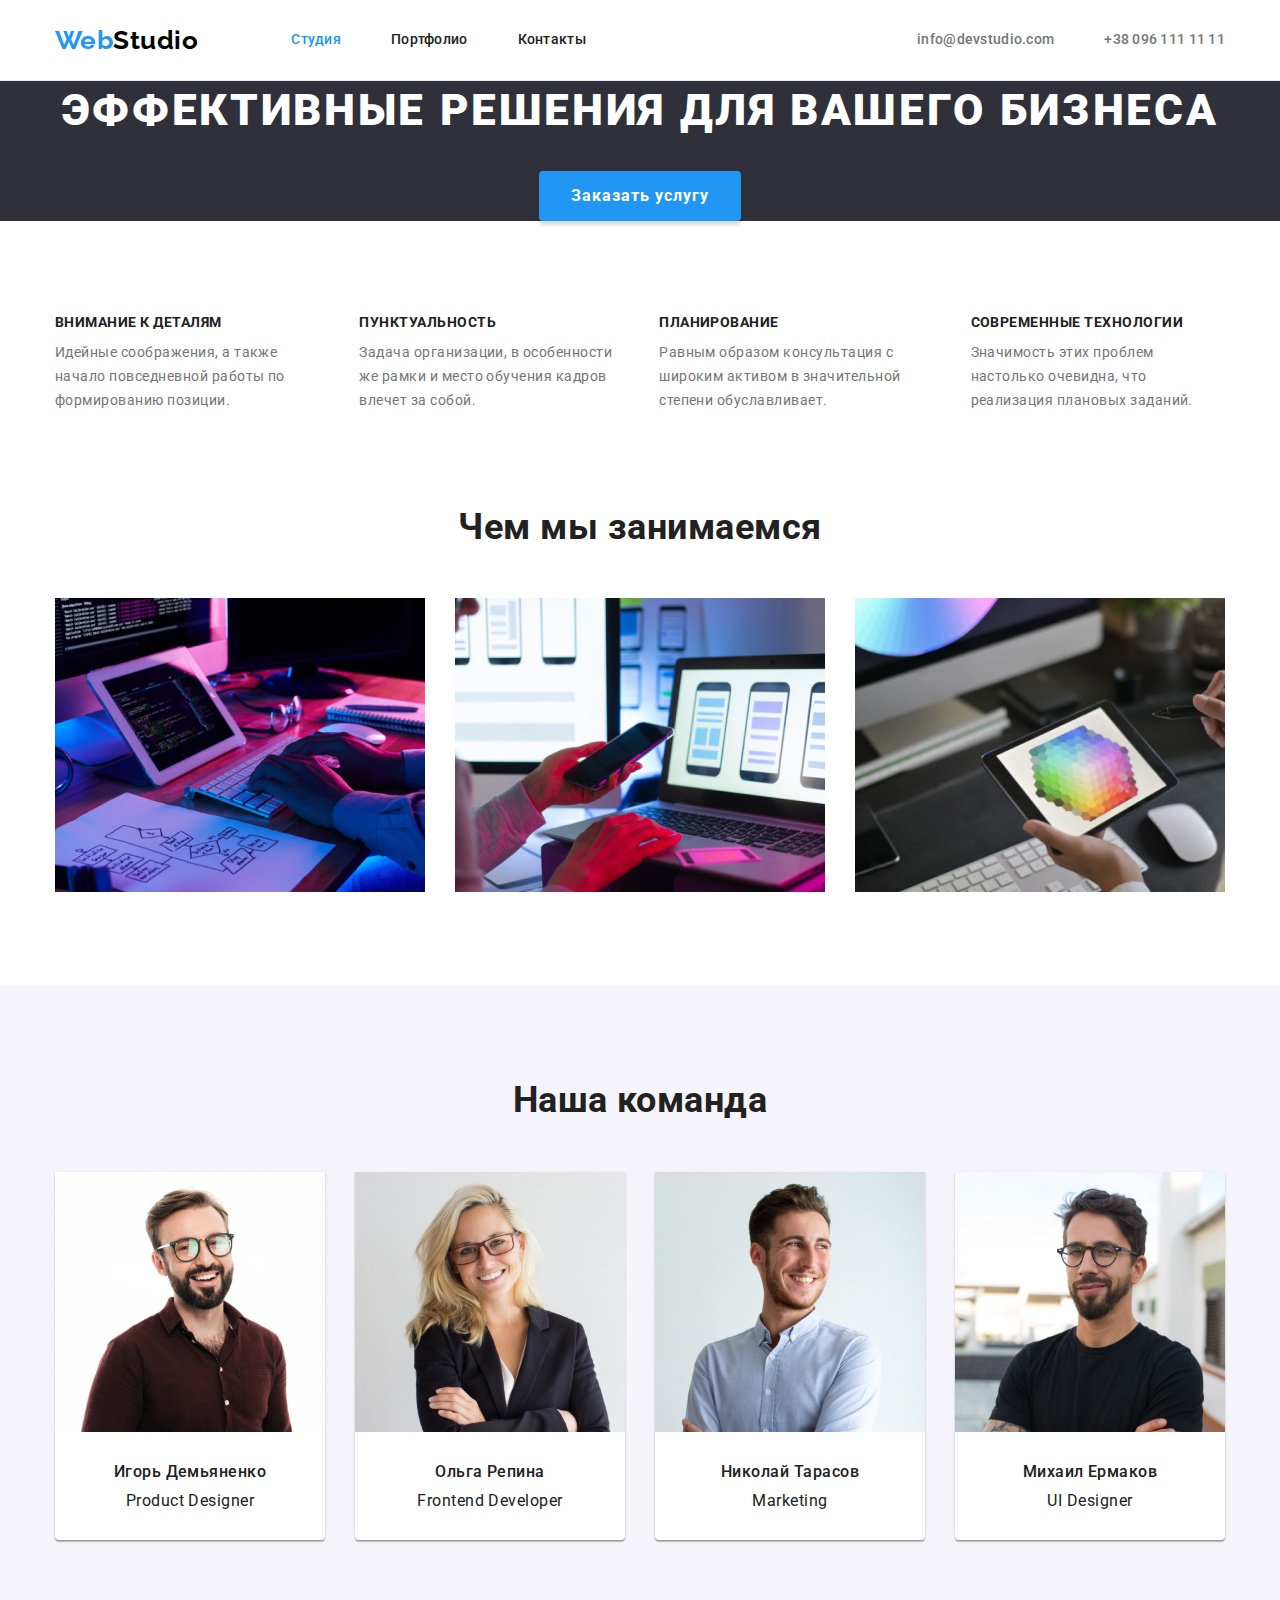
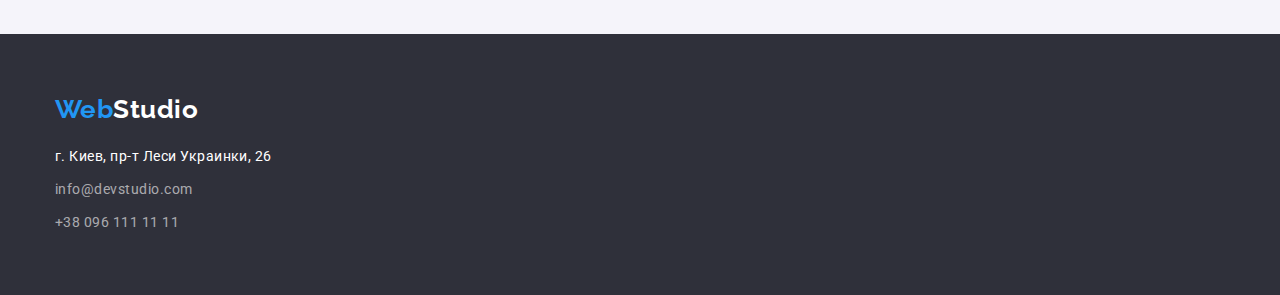
==== commit 07f5785e: "sets text-align center for section heading and padding bottom for our-team and our-project sections" ====
--- a/index.html
+++ b/index.html
@@ -92,7 +92,7 @@
           </div>
         </section>
         <!--Чем мы занимаеся-->
-        <section class="section">
+        <section class="our-projects section">
           <div class="container">
             <h2 class="section-heading">
               Чем мы занимаемся
--- a/css/common.css
+++ b/css/common.css
@@ -186,7 +186,7 @@
   letter-spacing: 0.03em;
 }
 .section {
-  padding: 94px 0px;
+  padding-top: 94px;
 }
 .section-heading {
   margin-bottom: 50px;
--- a/css/main.css
+++ b/css/main.css
@@ -69,6 +69,7 @@
 }
 /* our-projects and our-team section heading */
 .section-heading {
+  text-align: center;
   font-weight: 700;
   font-size: 36px;
   line-height: 1.16;
@@ -107,3 +108,7 @@
   border-radius: 0px 0px 4px 4px;
   background-color: var(--primary-white-color);
 }
+.our-team.section,
+.our-projects.section {
+  padding-bottom: 94px;
+}
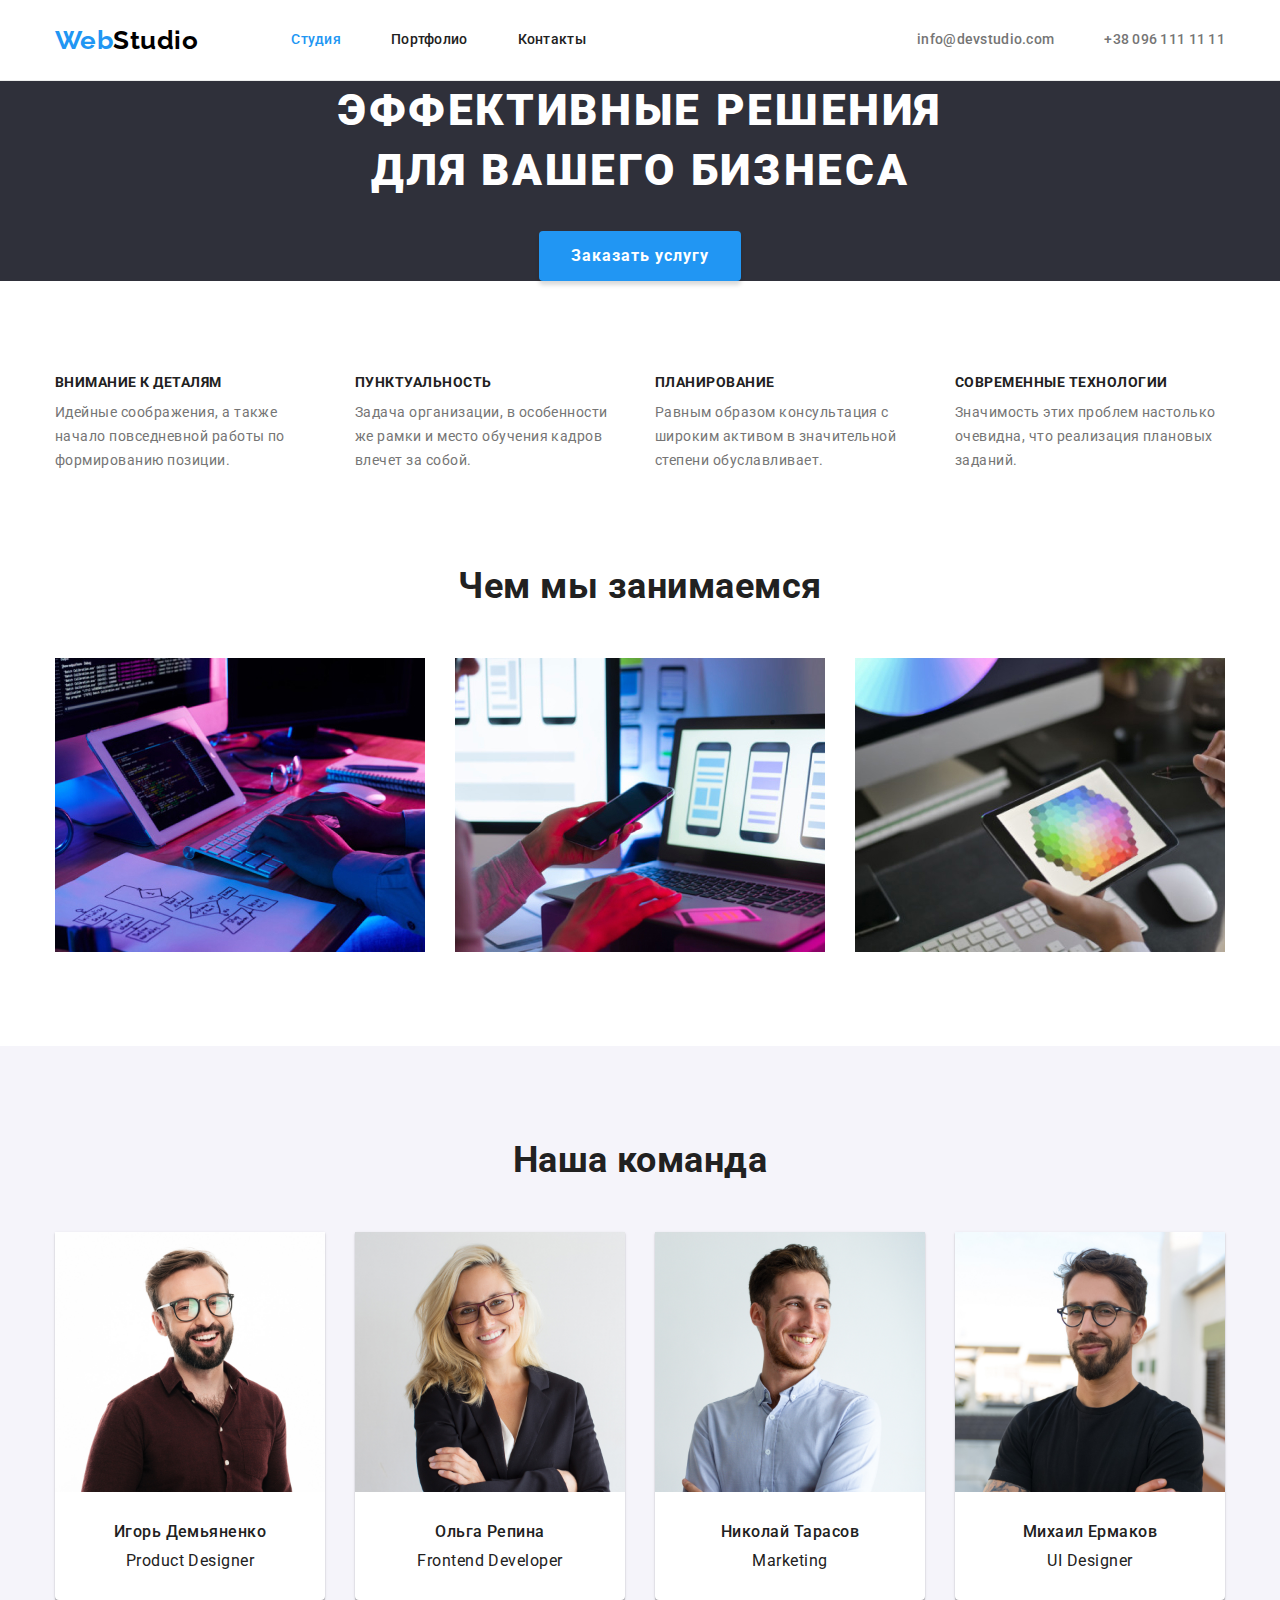
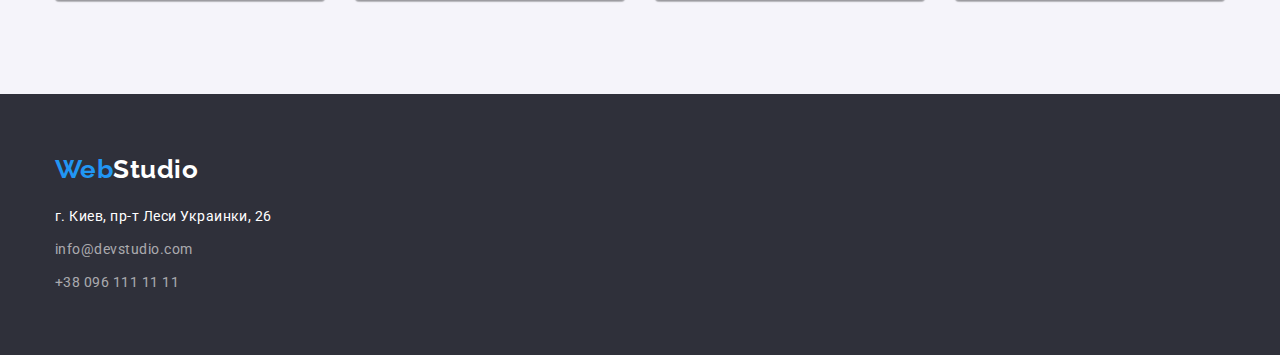
==== commit 1ed6294c: "adds item-list-gap var and flex-basis to css, corrects img height in index html" ====
--- a/index.html
+++ b/index.html
@@ -122,7 +122,7 @@
             <ul class="our-team list">
               <li class="our-team-item">
                 <img class="our-team img-responsive" src="./images/our-team/img.jpg" alt="Первый член команды" width="270"
-                  height="261">
+                  height="260">
                 <h3 class="our-team-headline">
                   Игорь Демьяненко
                 </h3>
@@ -132,7 +132,7 @@
               </li>
               <li class="our-team-item">
                 <img class="our-team img-responsive" src="./images/our-team/img-1.jpg" alt="Второй член команды" width="270"
-                  height="261">
+                  height="260">
                 <h3 class="our-team-headline">
                   Ольга Репина
                 </h3>
@@ -142,7 +142,7 @@
               </li>
               <li class="our-team-item">
                 <img class="our-team img-responsive" src="./images/our-team/img-2.jpg" alt="Третий член команды" width="270"
-                  height="261">
+                  height="260">
                 <h3 class="our-team-headline">
                   Николай Тарасов
                 </h3>
@@ -152,7 +152,7 @@
               </li>
               <li class="our-team-item">
                 <img class="our-team img-responsive" src="./images/our-team/img-3.jpg" alt="Четвертый член команды" width="270"
-                  height="261">
+                  height="260">
                 <h3 class="our-team-headline">
                   Михаил Ермаков
                 </h3>
--- a/css/common.css
+++ b/css/common.css
@@ -20,6 +20,7 @@
   --header-border-color: #ececec;
   --footer-white-color: rgba(255, 255, 255, 0.6);
   --portfolio-border-color: #eeeeee;
+  --item-list-gap: 30px;
 }
 
 /* body */
@@ -50,14 +51,13 @@
 }
 /* a */
 .link {
+  display: block;
   text-decoration: none;
   font-style: normal;
 }
 /* img */
 .img-responsive {
   display: block;
-  height: auto;
-  max-width: 100%;
 }
 /* visually hidden */
 .visually-hidden {
--- a/css/main.css
+++ b/css/main.css
@@ -6,9 +6,11 @@
 .our-team.section {
   background-color: var(--secondary-background-color);
 }
-
+/* width and margin are temporarily set */
 .hero-title {
-  margin-bottom: 30px;
+  width: 696px;
+  margin: auto;
+  margin-bottom: var(--item-list-gap);
   color: var(--primary-white-color);
   font-weight: 900;
   font-size: 44px;
@@ -18,7 +20,6 @@
 }
 /* hero-button */
 .hero-button {
-  display: inline-block;
   border: transparent;
   border-radius: 4px;
   padding: 10px 32px;
@@ -54,15 +55,17 @@
   display: flex;
 }
 .our-features-item {
-  width: calc((100%-90px) / 4);
+  /*   width: calc((100%-90px) / 4); */
+  /*   width: 270px; */
+  flex-basis: calc(100% / 3);
 }
 .our-features-item:not(:last-child) {
-  margin-right: 30px;
+  margin-right: var(--item-list-gap);
 }
 /* our-team section paragraph */
 .our-team-paragraph {
   text-align: center;
-  margin-bottom: 30px;
+  margin-bottom: var(--item-list-gap);
 
   font-size: 16px;
   line-height: 1.19;
@@ -78,10 +81,11 @@
   display: flex;
 }
 .our-projects.img-responsive {
-  width: 370px;
+  /*   width: 370px; */
+  flex-basis: calc(100% / 3);
 }
 .our-projects-item:not(:nth-child(3n)) {
-  margin-right: 30px;
+  margin-right: var(--item-list-gap);
 }
 /* our-team-headline */
 .our-team-headline {
@@ -96,11 +100,9 @@
   display: flex;
 }
 .our-team-item:not(:nth-child(4n)) {
-  margin-right: 30px;
-}
-.our-team.img-responsive {
-  width: 270px;
-  margin-bottom: 30px;
+  margin-right: var(--item-list-gap);
+  /*   width: 270px; */
+  flex-basis: calc(100% / 4);
 }
 .our-team-item {
   box-shadow: 0px 1px 3px rgba(0, 0, 0, 0.12), 0px 1px 1px rgba(0, 0, 0, 0.14),
@@ -108,6 +110,10 @@
   border-radius: 0px 0px 4px 4px;
   background-color: var(--primary-white-color);
 }
+.our-team.img-responsive {
+  width: 270px;
+  margin-bottom: var(--item-list-gap);
+}
 .our-team.section,
 .our-projects.section {
   padding-bottom: 94px;
